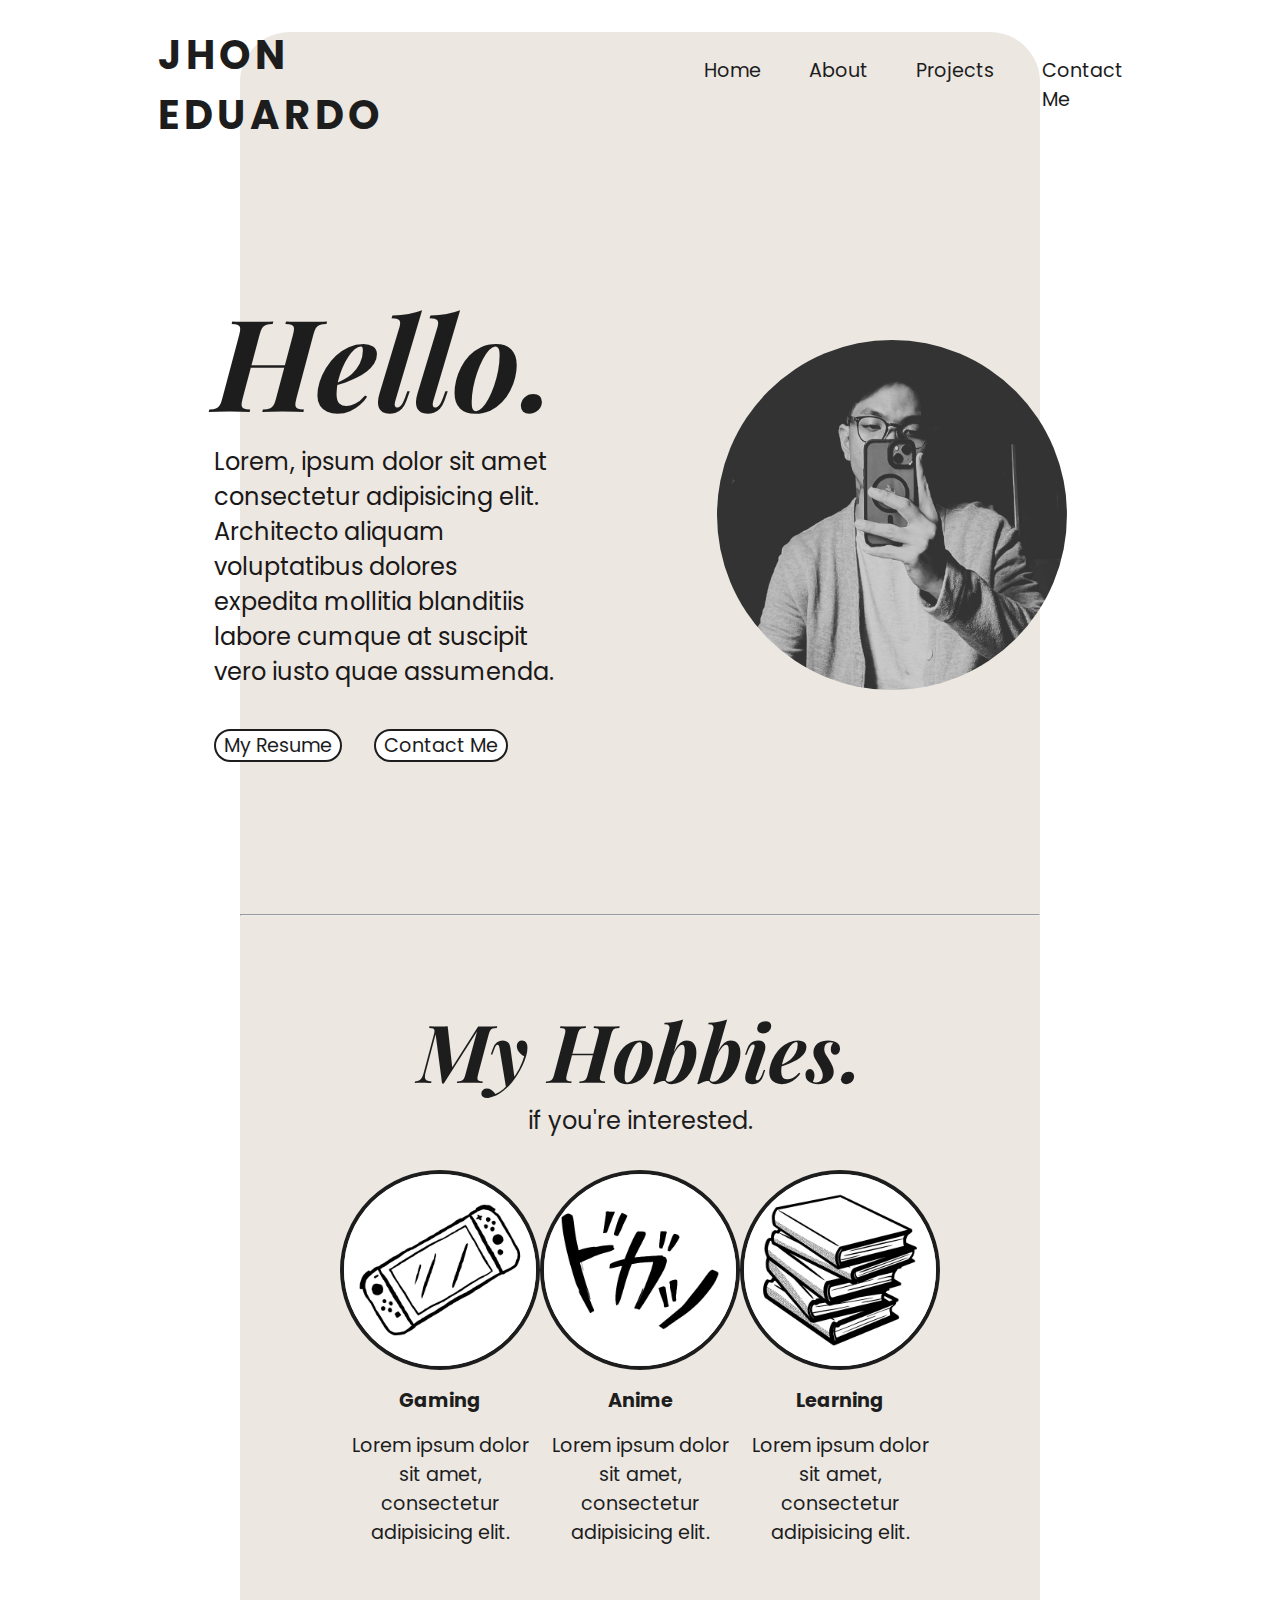
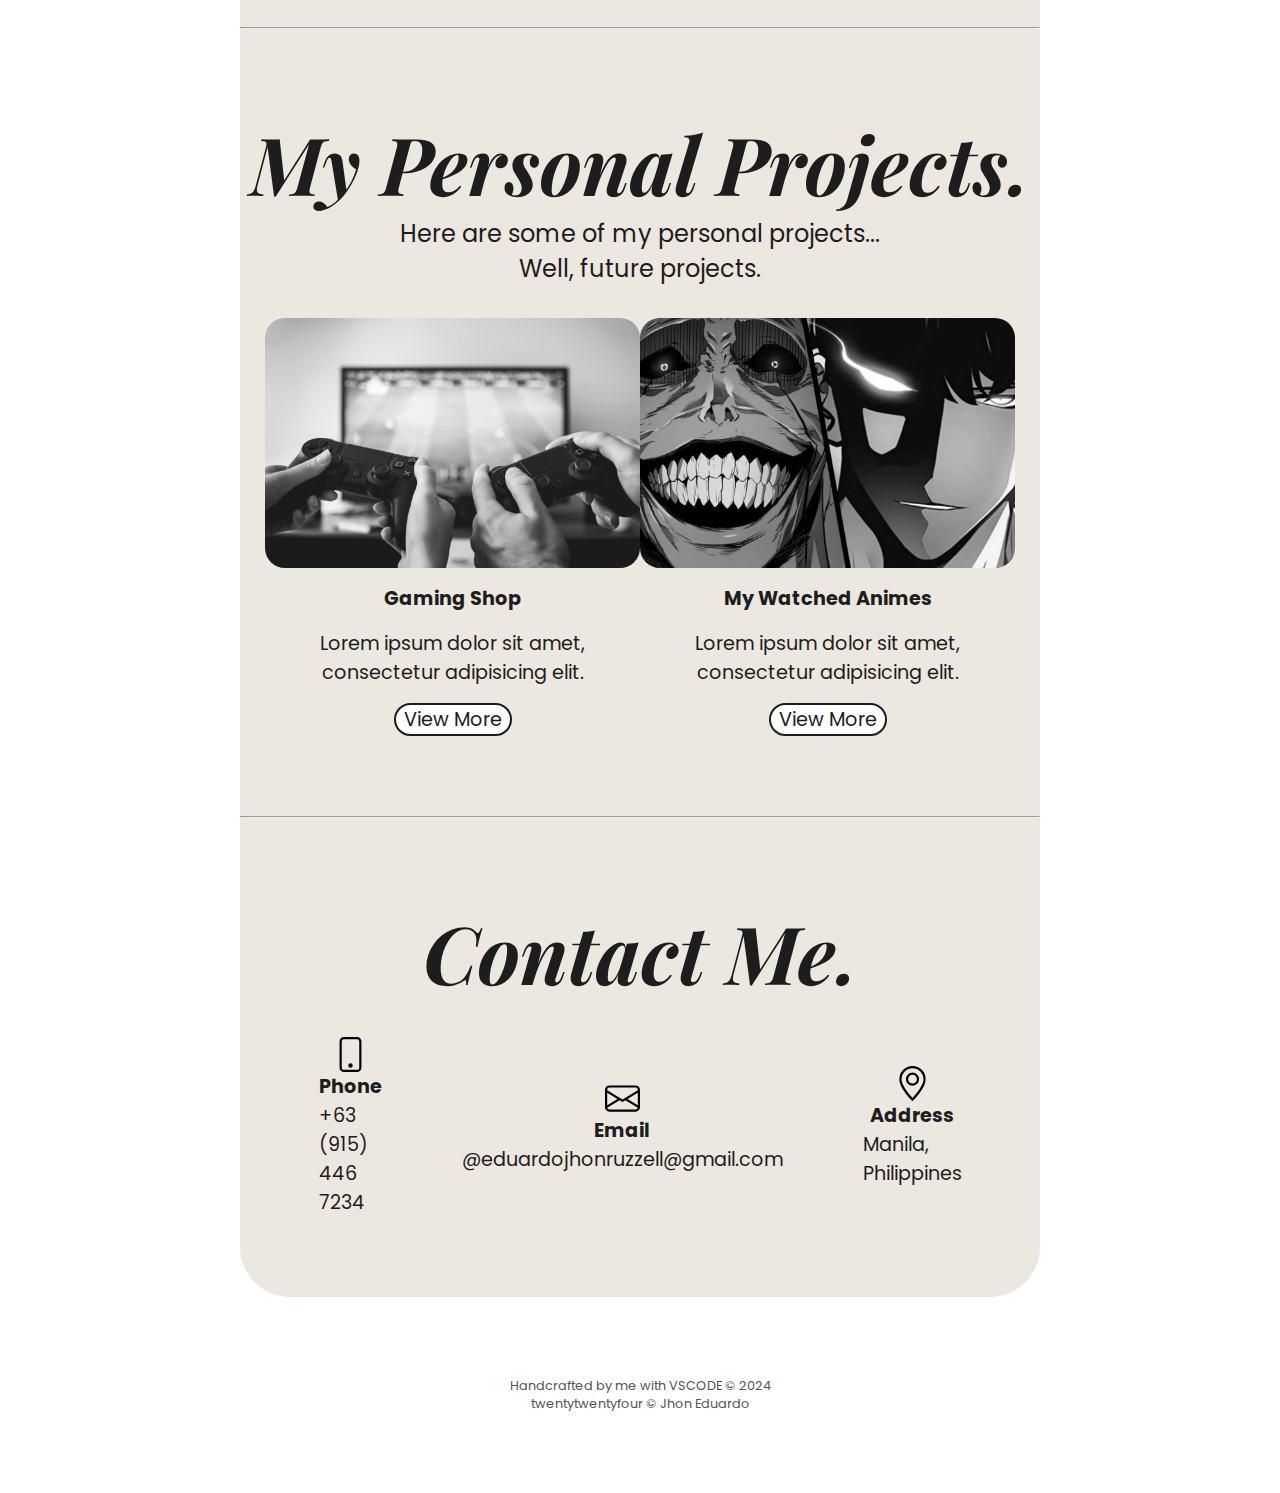
==== index.html @ a9295319 "Add files via upload" ====
<!DOCTYPE html>
<html lang="en">
<head>
    <meta charset="UTF-8">
    <meta name="viewport" content="width=device-width, initial-scale=1.0">
    <title>Document</title>
    <link rel="stylesheet" href="./style.css">
    <link rel="preconnect" href="https://fonts.googleapis.com">
    <link rel="preconnect" href="https://fonts.gstatic.com" crossorigin>
    <link href="https://fonts.googleapis.com/css2?family=Poppins:ital,wght@0,100;0,200;0,300;0,400;0,500;0,600;0,700;0,800;0,900;1,100;1,200;1,300;1,400;1,500;1,600;1,700;1,800;1,900&display=swap" rel="stylesheet">
    <link rel="preconnect" href="https://fonts.googleapis.com">
    <link rel="preconnect" href="https://fonts.gstatic.com" crossorigin>
    <link href="https://fonts.googleapis.com/css2?family=Playfair+Display:ital,wght@0,400..900;1,400..900&family=Poppins:ital,wght@0,100;0,200;0,300;0,400;0,500;0,600;0,700;0,800;0,900;1,100;1,200;1,300;1,400;1,500;1,600;1,700;1,800;1,900&display=swap" rel="stylesheet">
</head>
<body>
    <!--NAVIGATION-->
    <nav class="nav-container">
        <div class="nav-logo">
            <h1 class="logo">JHON EDUARDO</h1>
        </div>
        <div class="nav-items">
            <ul class="nav-links">
                <li class="link1"><a href="#hero-container">Home</a></li>
                <li class="link2"><a href="#hobbies-container">About</a></li>
                <li class="link3"><a href="#projects-container">Projects</a></li>
                <li class="link4"><a href="#contact-container">Contact Me</a></li>
            </ul>
        </div>
    </nav>
    <!--NAVIGATION END-->

    <!--HERO-->
    <div class="hero-container" id="hero-container">
        <div class="hero-content">
            <div class="hero-header">
                <h2>Hello.</h2>
            </div>
            <div class="hero-description">
                <p>Lorem, ipsum dolor sit amet consectetur adipisicing elit. Architecto aliquam voluptatibus dolores expedita mollitia blanditiis labore cumque at suscipit vero iusto quae assumenda.</p>
            </div>
            <div class="hero-btn">
                <button class="resume-btn">
                    <a href="/">My Resume</a>
                </button>
                <button class="contact-btn">
                    <a href="#contact-container">Contact Me</a>
                </button>
            </div>
        </div>
        <div class="hero-img">
            <img src="./Images/profile.png" alt="profile photo" class="profile-photo">
        </div>
    </div>
    <hr/>
    <!--HERO END-->

    <!--HOBBIES-->
    <div class="hobbies-container" id="hobbies-container">
        <div class="hobbies-title">
            <h3 class="title">My Hobbies.</h3>
            <p>if you're interested.</p>
        </div>
        <div class="hobbies-content">
            <div class="hobbies-gaming">
                <img src="./Images/gaming.png" alt="gaming" class="gaming">
                <h4 class="gaming-description">Gaming</h4>
                <p>Lorem ipsum dolor sit amet, consectetur adipisicing elit.</p>
            </div>
            <div class="hobbies-anime">
                <img src="./Images/anime.png" alt="anime" class="anime">
                <h4 class="gaming-description">Anime</h4>
                <p>Lorem ipsum dolor sit amet, consectetur adipisicing elit.</p>
            </div>
            <div class="hobbies-learning">
                <img src="./Images/learning.png" alt="learning" class="learning">
                <h4 class="gaming-description">Learning</h4>
                <p>Lorem ipsum dolor sit amet, consectetur adipisicing elit.</p>
            </div>
        </div>
    </div>
    <hr/>
    <!--HOBBIES END-->

    <!--PERSONAL PROJECTS-->
    <div class="projects-container" id="projects-container">
        <div class="projects-title">
            <h3 class="title">My Personal Projects.</h3>
            <p>Here are some of my personal projects...</p>
            <p>Well, future projects.</p>
        </div>
        <div class="projects-content">
            <div class="projects-game-store">
                <img src="./Images/proj-gaming.jpg" alt="gaming" class="gaming-img">
                <h4 class="project-description">Gaming Shop</h4>
                <p>Lorem ipsum dolor sit amet, consectetur adipisicing elit.</p>
                <button class="view-more-btn">
                    <a href="/">View More</a>
                </button>
            </div>
            <div class="projects-watched-anime">
                <img src="./Images/proj-anime.jpg" alt="anime" class="anime-img">
                <h4 class="project-description">My Watched Animes</h4>
                <p>Lorem ipsum dolor sit amet, consectetur adipisicing elit.</p>
                <button class="view-more-btn">
                    <a href="/">View More</a>
                </button>
            </div>
         </div>
    </div>
    <hr/>
    <!--PERSONAL PROJECTS END-->
    
    <!--CONTACT ME-->
    <div class="contact-container" id="contact-container">
        <div class="contact-title">
            <h4 class="title">Contact Me.</h4>
        </div>
        <div class="contact-item">
            <div class="contact-phone">
                <img src="./Images/phone.svg" alt="phone icon">
                <h4>Phone</h4>
                <p>+63 (915) 446 7234</p>
            </div>
            <div class="contact-email">
                <img src="./Images/envelope.svg" alt="envolope icon">
                <h4>Email</h4>
                <p>@eduardojhonruzzell@gmail.com</p>
            </div>
            <div class="contact-address">
                <img src="./Images/geo-alt.svg" alt="location icon">
                <h4>Address</h4>
                <p>Manila, Philippines</p>
            </div>
        </div>
    </div>
    <!--CONTACT END-->

    <!--FOOTER-->
    <footer class="footer-container">
        <p>Handcrafted by me with VSCODE © 2024</p>
        <p>twentytwentyfour © Jhon Eduardo</p>
    </footer>
    <!--FOOTER END-->
    
</body>
</html>
---- style.css ----
* {
    box-sizing: border-box;
    color: #1d1d1d;
    font-family: "Poppins", sans-serif;
    padding: 0;
    margin: 0;
    list-style: none;
    text-decoration: none;
}

body {
    margin: 2rem 15rem 0 15rem;
    background-color: #fff;
}

/*NAVIGATION*/

.nav-container {
    height: 10vh;
    background-color: #ece7e1;
    display: flex;
    justify-content: center;
    align-items: center;
    gap: 20rem;
    border: none;
    border-radius: 50px 50px 0 0;
    padding: 1rem 0 0 0;
}

.logo {
    font-size: 2.5rem;
    letter-spacing: 5px;
    margin: 0 0 0 5rem;
    color: #1d1d1d;

}

.nav-links {
    font-size: 1.2rem;
    display: flex;
    gap: 3rem;
    margin: 0 5rem 0 0;
}

.link1:hover, .link2:hover, .link3:hover, .link4:hover {
    text-decoration: underline;
    text-underline-offset: 10px;
    text-decoration-thickness: 2px;
}

/* HERO */

.hero-container {
    background-color: #ece7e1;
    height: 88vh;
    display: flex;
    justify-content: center;
    align-items: center;
    gap: 10rem;
}

.profile-photo {
    height: 350px;
    margin: 0 25rem 0 0; 
    border-radius: 50%;
}

.hero-content {
    display: flex;
    flex-direction: column;
    margin: 0 0 0 25rem;
}

.hero-btn {
    display: flex;
    gap: 2rem;
    padding-top: 2.5rem;
}

.resume-btn, .contact-btn {
    border: 2px #1d1d1d solid;
    border-radius: 20px;
    background-color: #fff;
    padding: 0 8px;
    font-size: 1.2rem;
}

.resume-btn:hover, .contact-btn:hover {
    background-color: #1d1d1d;
}

.resume-btn > a:hover, .contact-btn > a:hover {
    color: #fff;
}

h2 {
    font-family: "Playfair Display", serif;
    font-style: italic;
    font-size: 8rem;
}

.hero-description > p {
    font-size: 1.5rem;
    color: #1a1818;
}

/* HOBBIES */

.hobbies-container {
    background-color: #ece7e1;
    padding: 5rem 0;
}

.hobbies-title {
    display: flex;
    flex-direction: column;
    justify-content: center;
    align-items: center;
}

.hobbies-container .title {
    font-family: "Playfair Display", serif;
    font-style: italic;
    font-size: 5rem;
}

.hobbies-title > p {
    font-size: 1.5rem;
    margin-bottom: 2rem;
}

.hobbies-content img {
    height: 200px;
    border: 4px #1d1d1d solid;
    border-radius: 50%;
    text-align: center;
    align-self: center;
}

h4, p {
    display: flex;
    align-items: center;
    font-size: 1.2rem;
}

.hobbies-content {
    display: grid;
    grid-template-columns: 1fr 1fr 1fr;
    justify-content: center;
    text-align: center;
    margin: 0 17rem;
}

.hobbies-gaming, .hobbies-anime, .hobbies-learning {
    display: flex;
    flex-direction: column;
    justify-content: center;
    gap: 1rem;
    align-items: center;
}

/* PROJECTS */

.projects-container {
    background-color: #ece7e1;
    padding: 5rem 0;
}

.projects-title {
    display: flex;
    flex-direction: column;
    justify-content: center;
    align-items: center;
    text-align: center;
    margin-bottom: 2rem;
}

.projects-container .title {
    font-family: "Playfair Display", serif;
    font-style: italic;
    font-size: 5rem;
}

.projects-title > p {
    font-size: 1.5rem;
}

.projects-content img {
    height: 250px;
    border-radius: 20px;
    text-align: center;
    align-self: center;
}

.projects-content {
    display: grid;
    grid-template-columns: 1fr 1fr;
    justify-content: center;
    text-align: center;
    margin: 0 17rem;
}

.projects-game-store, .projects-watched-anime {
    display: flex;
    flex-direction: column;
    justify-content: center;
    gap: 1rem;
    align-items: center;
}

.view-more-btn {
    border: 2px #1d1d1d solid;
    border-radius: 20px;
    background-color: #fff;
    padding: 0 8px;
    font-size: 1.2rem;
}

.view-more-btn:hover {
    background-color: #1d1d1d;
}

.view-more-btn > a:hover {
    color: #fff;
}

/*CONTACT ME*/

.contact-container {
    background-color: #ece7e1;
    border: none;
    border-radius: 0 0 50px 50px;
    padding: 5rem 0;
    display: flex;
    flex-direction: column;
    justify-content: center;
    align-items: center;
    gap: 2rem;
}

.contact-title > h4 {
    font-family: "Playfair Display", serif;
    font-style: italic;
    font-size: 5rem;
}

.contact-title {
    display: flex;
    justify-content: center;
    align-items: center;
}

.contact-item {
    display: flex;
    justify-content: space-between;
    align-items: center;
    gap: 5rem;
    margin: 0 17rem;
}

.contact-item img {
    height: 35px;
}

.contact-phone, .contact-email, .contact-address {
    display: flex;
    flex-direction: column;
    align-items: center;
}

/* FOOTER */

.footer-container {
    display: flex;
    flex-direction: column;
    align-items: center;
    padding: 5rem 0;
}

.footer-container > p {
    font-size: 0.8rem;
    color: #575353;
}

@media (max-width: 1230px) {

    body {
        background-color: #ece7e1;
        margin: 0 1.5rem;
    }

    hr {
        margin: 3rem;
    }

    .nav-container {
        height: 20vh;
        display: flex;
        flex-direction: column;
        align-items: center;
        text-align: center;
        gap: 2rem;
    }

    .logo {
        padding: 0;
        margin: 0;
        font-size: 2rem;
    }

    .nav-links {
        padding: 0;
        margin: 0;
        justify-content: space-evenly;
    }

    .hero-container {
        flex-direction: column-reverse;
        gap: 1rem;
        justify-content: center;
        align-items: center;
        margin: 2rem 8rem 0 8rem;
    }

    .profile-photo {
        height: 200px;
        order: 1;
        margin: 0;
    }
    
    .hero-content {
        margin: 0;
        justify-content: center;
        align-items: center;
    }

    .hobbies-container {
        padding: 0;
        margin: 0;
        flex-direction: column;
    }

    .hobbies-title {
        padding: 0;
        margin: 0;
        text-align: center;
    }

    .hobbies-content {
        grid-template-columns: 1fr;
        gap: 2rem;
    }

    .hobbies-content, .hobbies-title {
        margin: 0;
        align-items: center;
    }

    .projects-container {
        padding: 0;
        margin: 0;
        flex-direction: column;
    }

    .projects-content {
        grid-template-columns: 1fr;
        gap: 2rem;
        margin: 0;
        padding: 0;
    }

    .projects-title {
        gap: 1rem;
    }

    .contact-container {
        flex-direction: column;
    }

    .contact-title > .title {
        text-align: center;
    }

    .contact-item {
        flex-direction: column;
        gap: 1.5rem;
    }

    .footer-container {
        width:auto;
        background-color: #fff;
    }

}
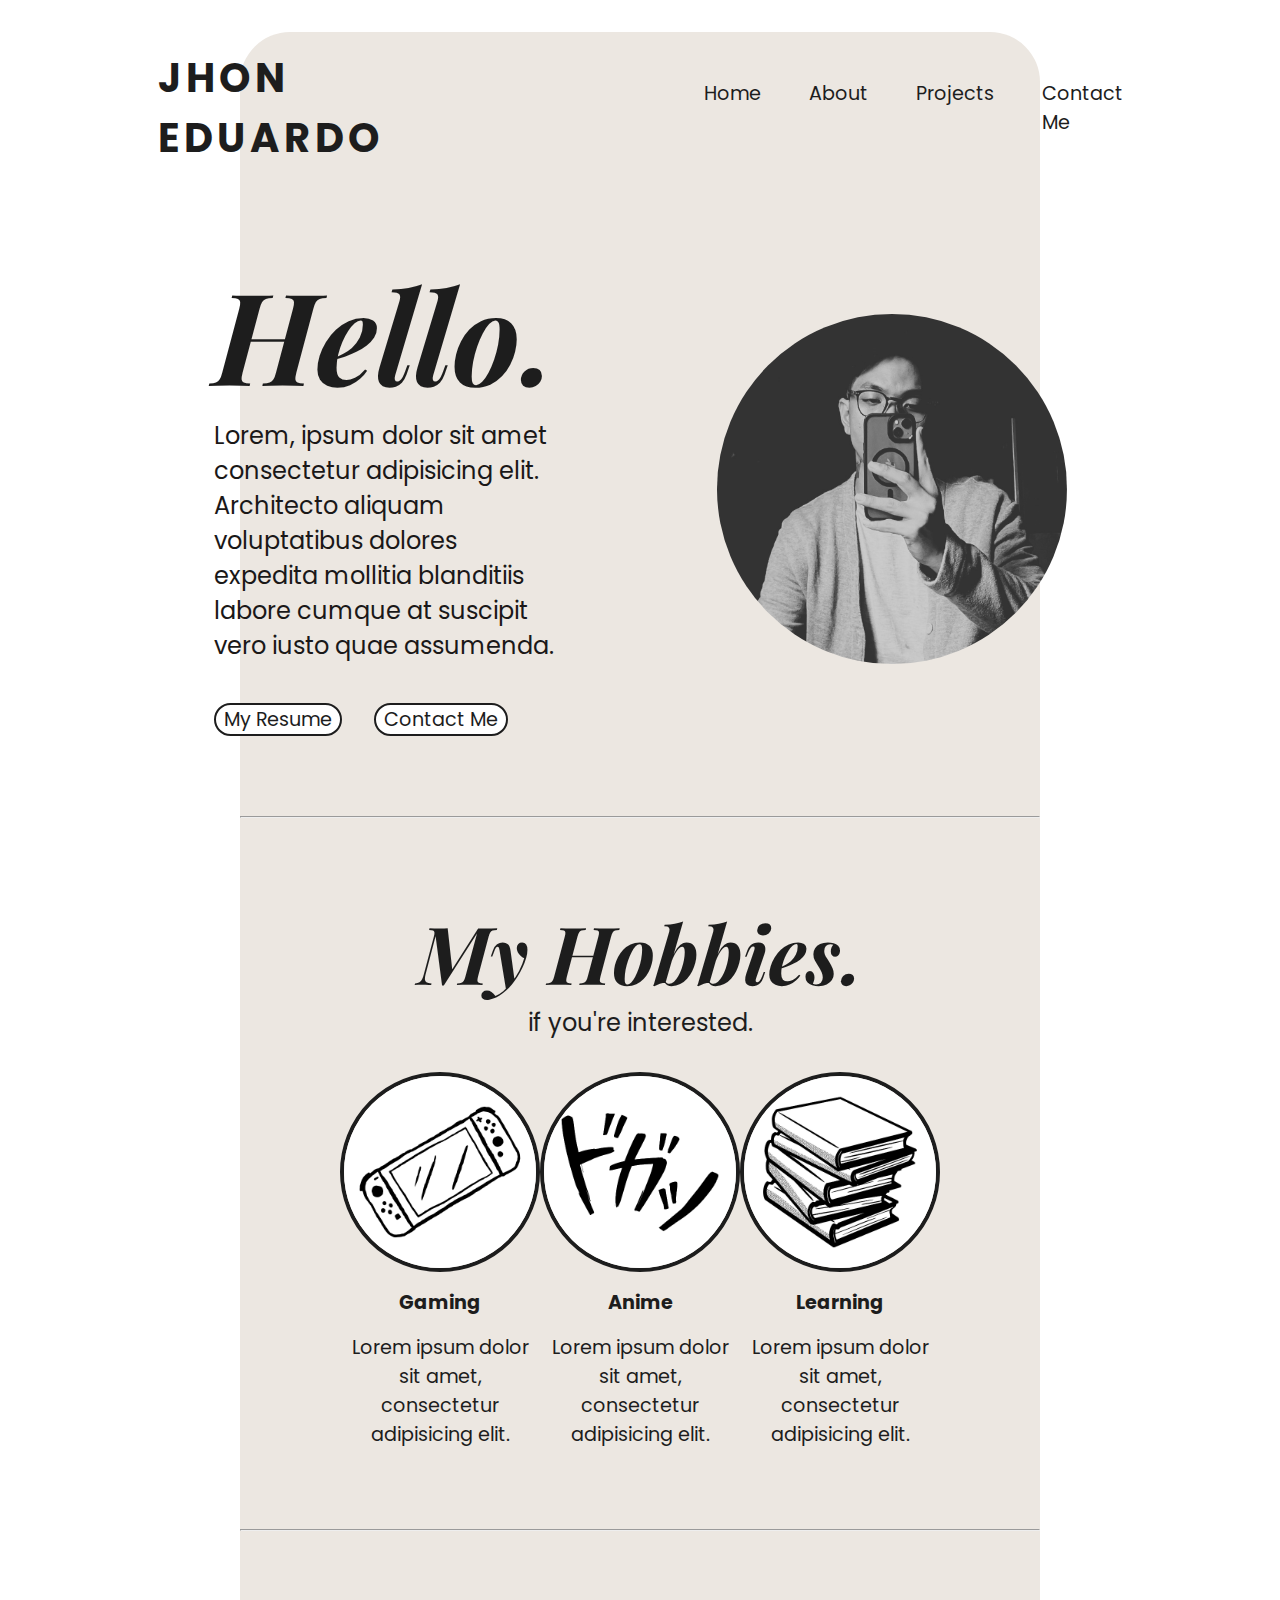
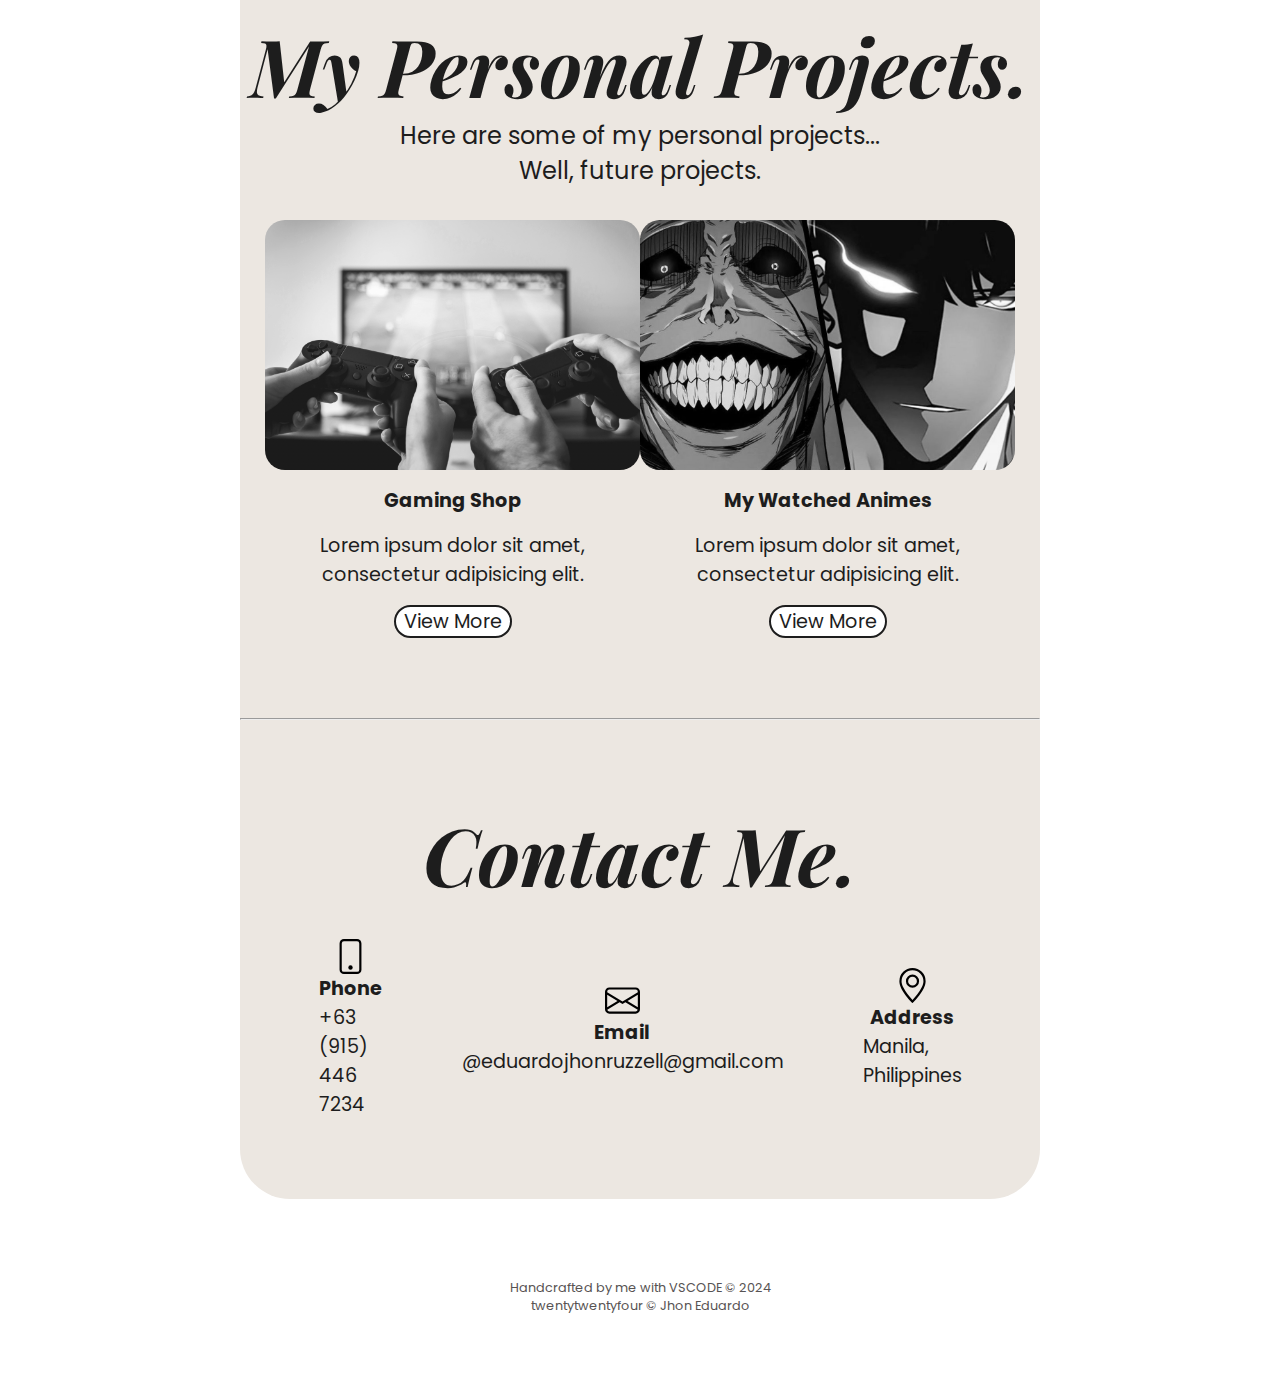
==== commit d701ddd2: "Add files via upload" ====
--- a/index.html
+++ b/index.html
@@ -3,7 +3,7 @@
 <head>
     <meta charset="UTF-8">
     <meta name="viewport" content="width=device-width, initial-scale=1.0">
-    <title>Document</title>
+    <title>Capstone | My Portfolio</title>
     <link rel="stylesheet" href="./style.css">
     <link rel="preconnect" href="https://fonts.googleapis.com">
     <link rel="preconnect" href="https://fonts.gstatic.com" crossorigin>
@@ -20,7 +20,7 @@
         </div>
         <div class="nav-items">
             <ul class="nav-links">
-                <li class="link1"><a href="#hero-container">Home</a></li>
+                <li class="link1"><a href="#">Home</a></li>
                 <li class="link2"><a href="#hobbies-container">About</a></li>
                 <li class="link3"><a href="#projects-container">Projects</a></li>
                 <li class="link4"><a href="#contact-container">Contact Me</a></li>
@@ -40,7 +40,7 @@
             </div>
             <div class="hero-btn">
                 <button class="resume-btn">
-                    <a href="/">My Resume</a>
+                    <a href="./resume.html">My Resume</a>
                 </button>
                 <button class="contact-btn">
                     <a href="#contact-container">Contact Me</a>
--- a/style.css
+++ b/style.css
@@ -8,6 +8,10 @@
     text-decoration: none;
 }
 
+html {
+    scroll-behavior: smooth;
+}
+
 body {
     margin: 2rem 15rem 0 15rem;
     background-color: #fff;
@@ -16,7 +20,6 @@
 /*NAVIGATION*/
 
 .nav-container {
-    height: 10vh;
     background-color: #ece7e1;
     display: flex;
     justify-content: center;
@@ -46,17 +49,19 @@
     text-decoration: underline;
     text-underline-offset: 10px;
     text-decoration-thickness: 2px;
+    transform: translateY(-4px);
+    transition: 0.3s;
 }
 
 /* HERO */
 
 .hero-container {
     background-color: #ece7e1;
-    height: 88vh;
     display: flex;
     justify-content: center;
     align-items: center;
     gap: 10rem;
+    padding: 5rem 0;
 }
 
 .profile-photo {
@@ -87,6 +92,7 @@
 
 .resume-btn:hover, .contact-btn:hover {
     background-color: #1d1d1d;
+    transition: 0.5s;
 }
 
 .resume-btn > a:hover, .contact-btn > a:hover {
@@ -218,6 +224,7 @@
 
 .view-more-btn:hover {
     background-color: #1d1d1d;
+    transition: 0.5s;
 }
 
 .view-more-btn > a:hover {
@@ -294,7 +301,6 @@
     }
 
     .nav-container {
-        height: 20vh;
         display: flex;
         flex-direction: column;
         align-items: center;
@@ -386,9 +392,4 @@
         gap: 1.5rem;
     }
 
-    .footer-container {
-        width:auto;
-        background-color: #fff;
-    }
-
 } 
